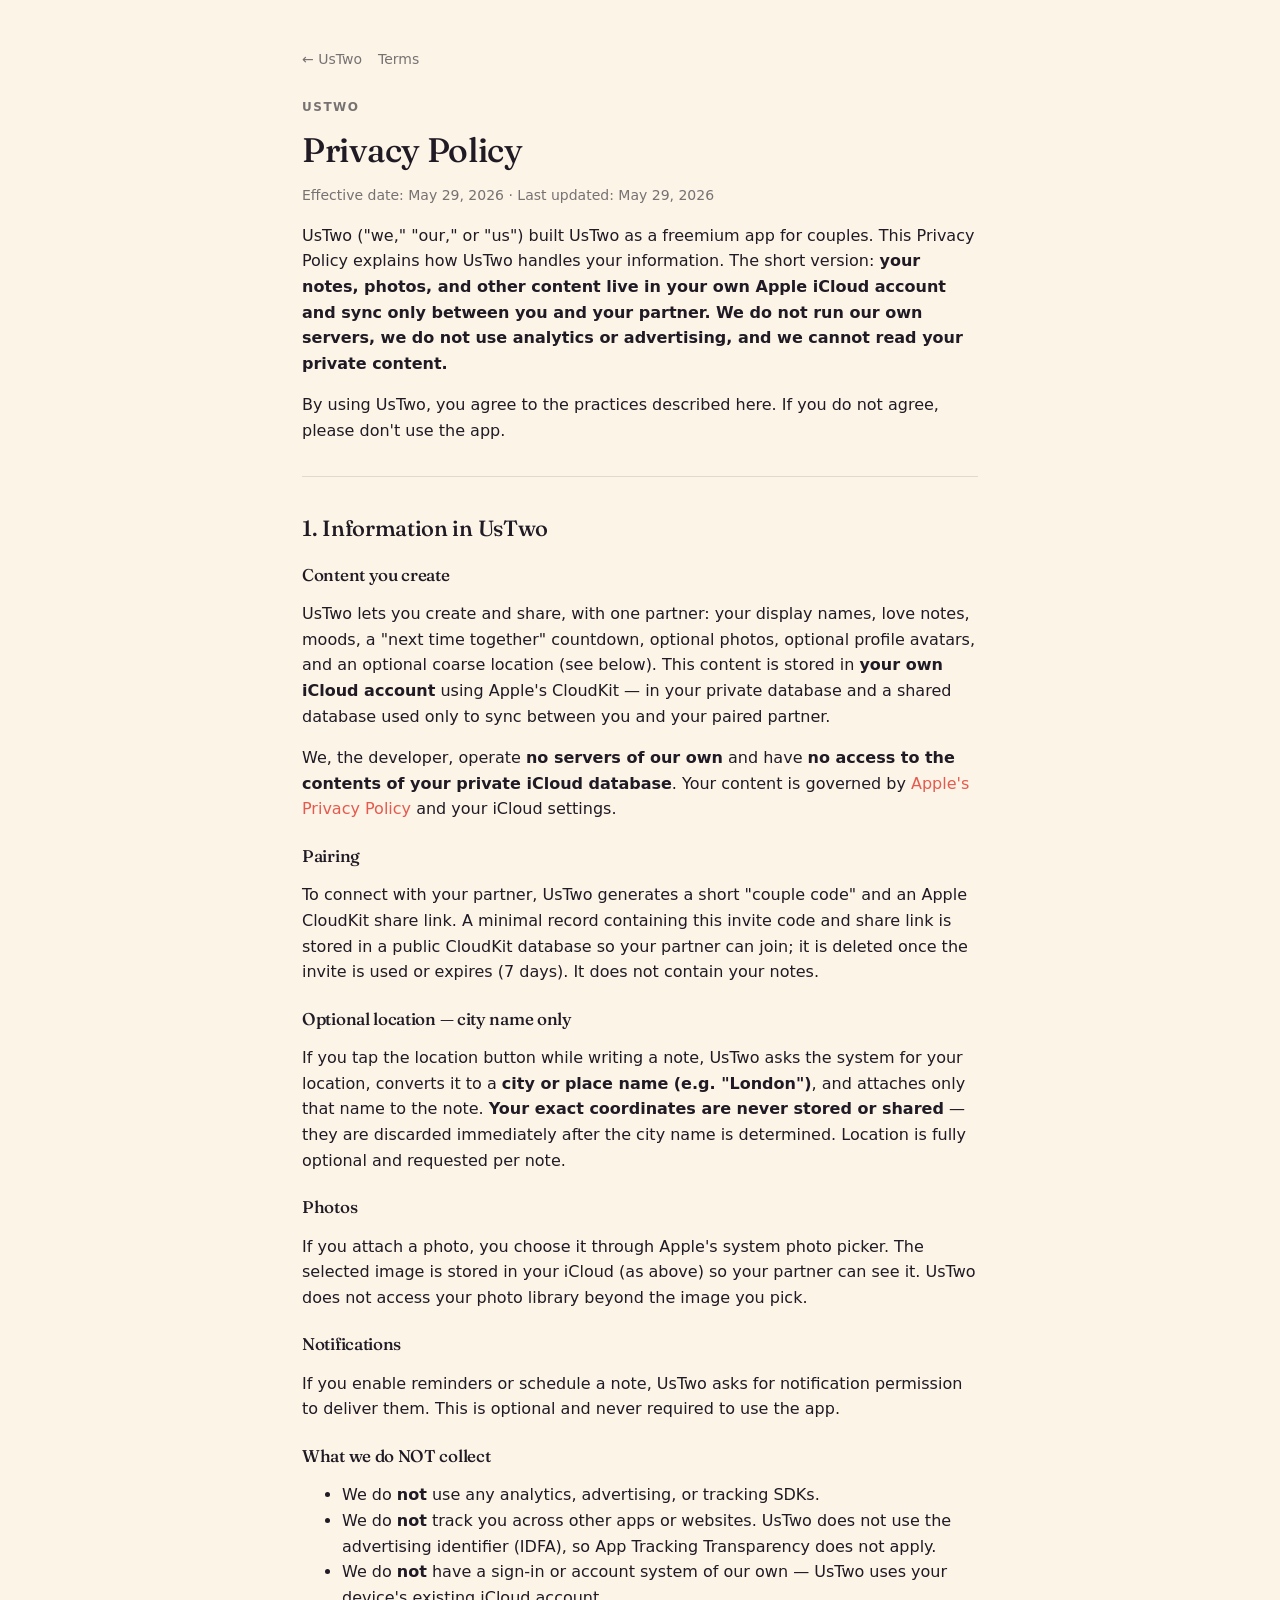
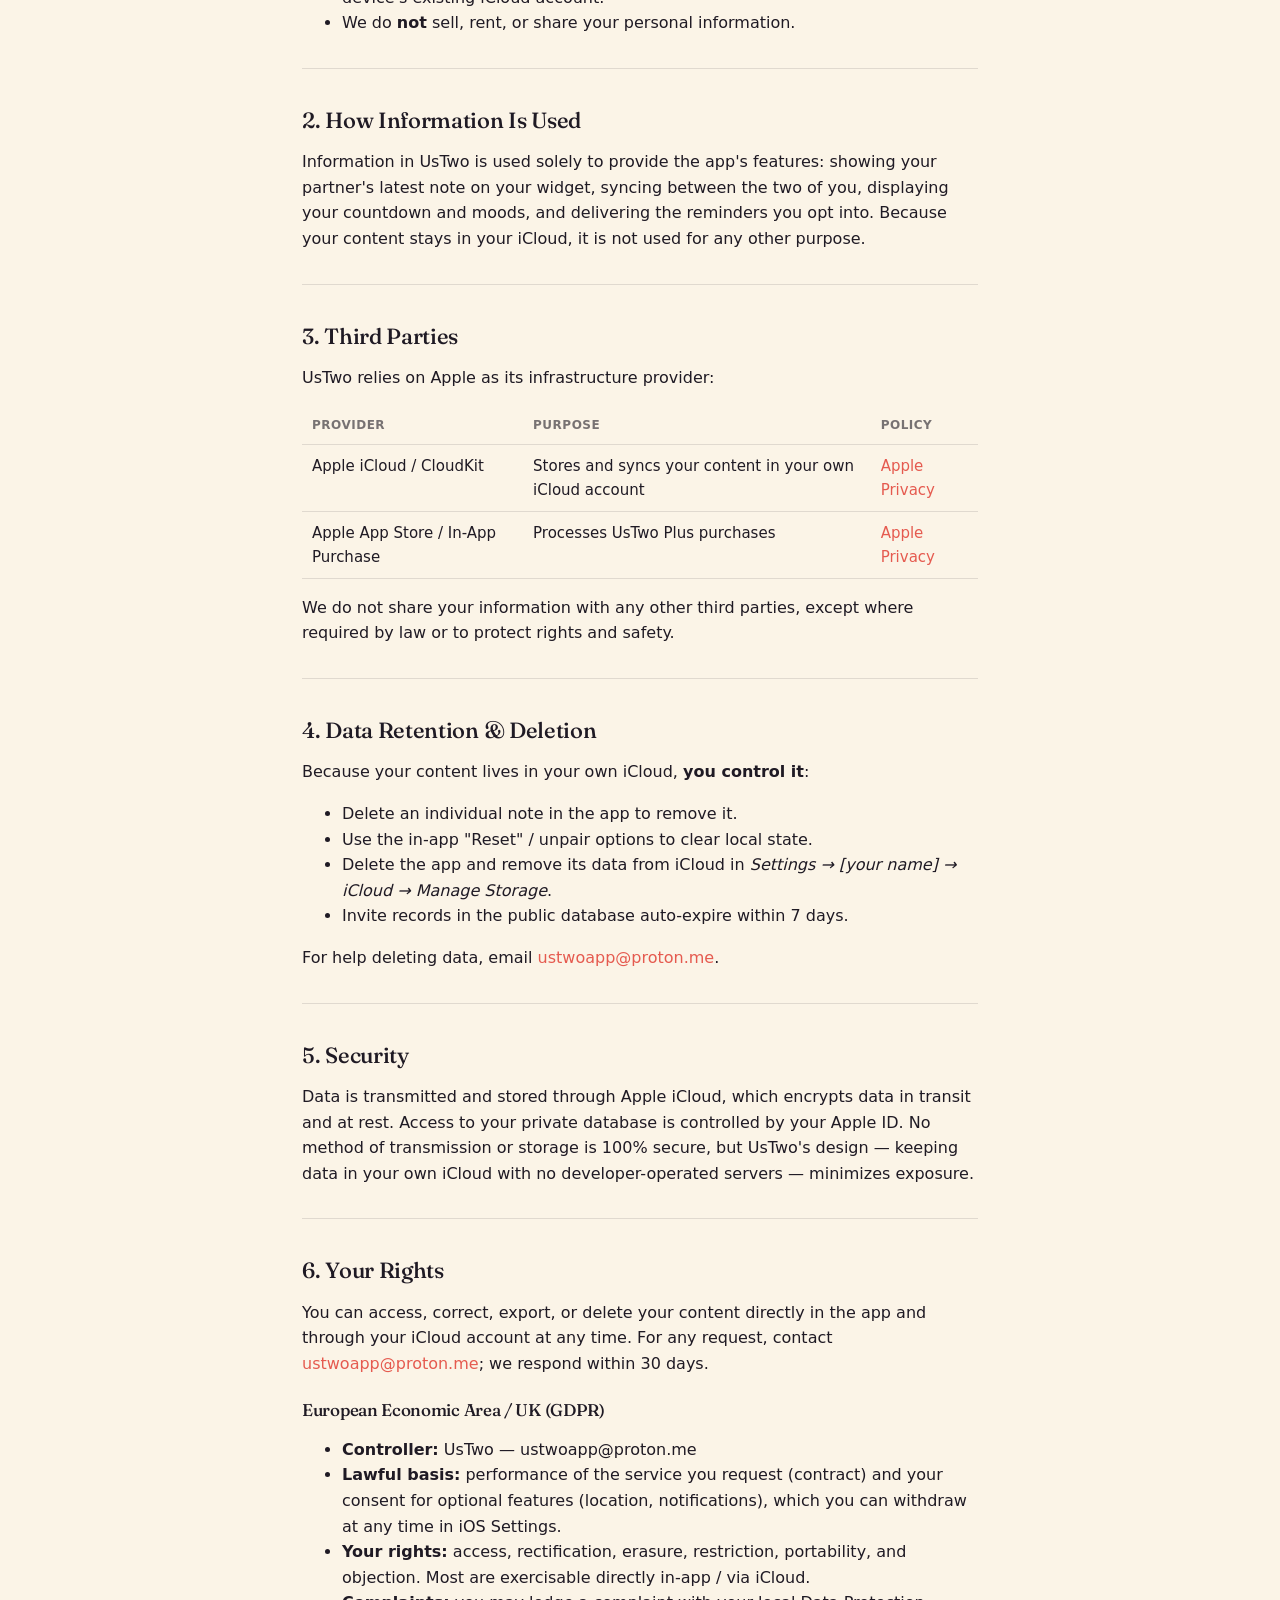
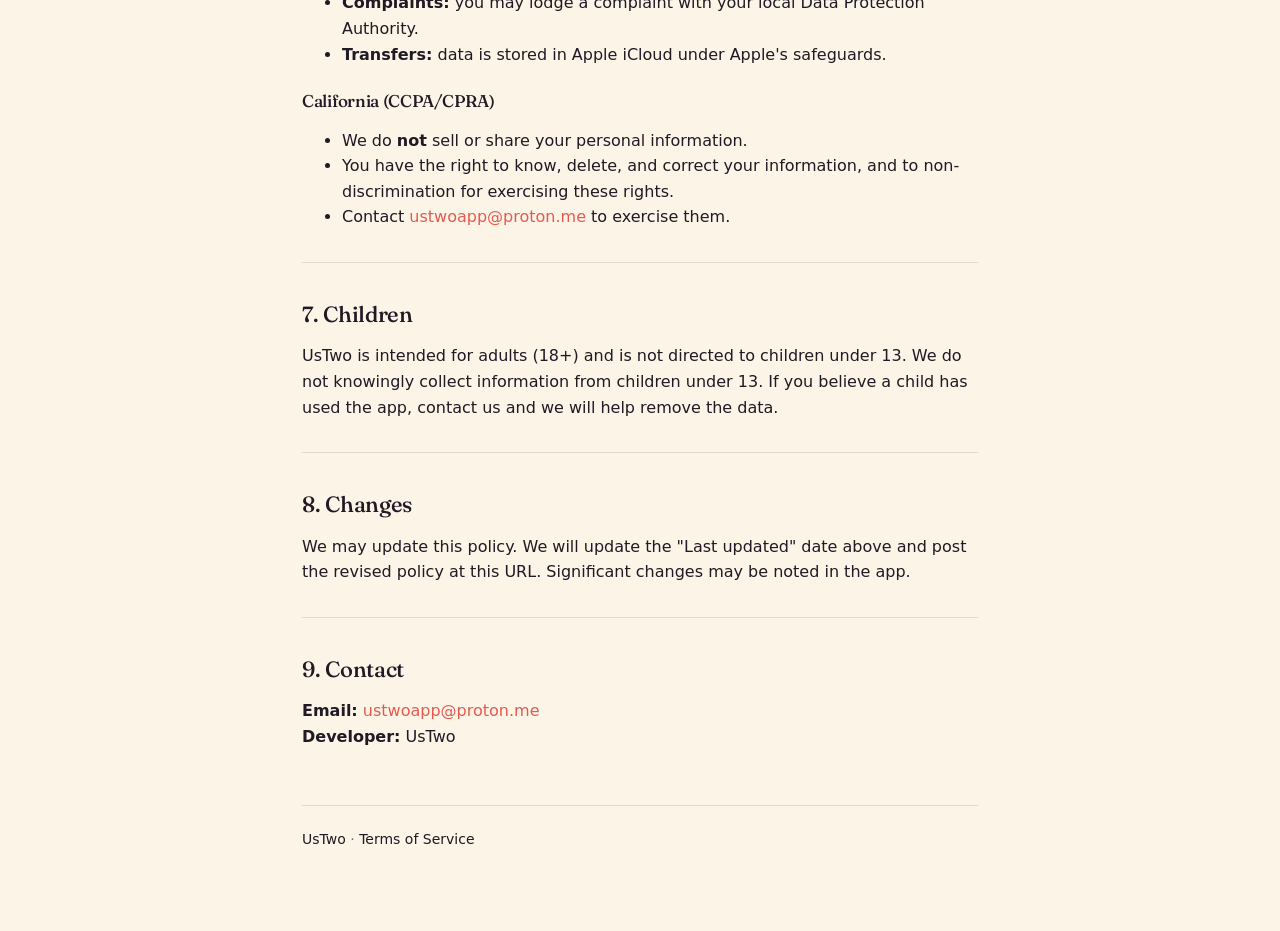
==== privacy/index.html @ e9752add "UsTwo site: landing, privacy policy, terms of service Co-Authored-By: Claude Opus 4.8 <noreply@anthr" ====
<!DOCTYPE html>
<html lang="en">
<head>
  <meta charset="utf-8">
  <meta name="viewport" content="width=device-width, initial-scale=1">
  <title>Privacy Policy — UsTwo</title>
  <meta name="description" content="UsTwo Privacy Policy. Your couple's notes live in your own iCloud — we never see them.">
  <link rel="stylesheet" href="/style.css">
</head>
<body>
  <div class="wrap">
    <div class="nav"><a href="/">← UsTwo</a><a href="/terms/">Terms</a></div>
    <p class="eyebrow">UsTwo</p>
    <h1>Privacy Policy</h1>
    <p class="meta">Effective date: May 29, 2026 · Last updated: May 29, 2026</p>

    <p>UsTwo ("we," "our," or "us") built UsTwo as a freemium app for couples. This Privacy
    Policy explains how UsTwo handles your information. The short version:
    <strong>your notes, photos, and other content live in your own Apple iCloud account
    and sync only between you and your partner. We do not run our own servers, we do not
    use analytics or advertising, and we cannot read your private content.</strong></p>

    <p>By using UsTwo, you agree to the practices described here. If you do not agree, please
    don't use the app.</p>

    <hr>

    <h2>1. Information in UsTwo</h2>

    <h3>Content you create</h3>
    <p>UsTwo lets you create and share, with one partner: your display names, love notes,
    moods, a "next time together" countdown, optional photos, optional profile avatars, and
    an optional coarse location (see below). This content is stored in
    <strong>your own iCloud account</strong> using Apple's CloudKit — in your private
    database and a shared database used only to sync between you and your paired partner.</p>

    <p>We, the developer, operate <strong>no servers of our own</strong> and have
    <strong>no access to the contents of your private iCloud database</strong>. Your content
    is governed by <a href="https://www.apple.com/legal/privacy/">Apple's Privacy Policy</a>
    and your iCloud settings.</p>

    <h3>Pairing</h3>
    <p>To connect with your partner, UsTwo generates a short "couple code" and an Apple
    CloudKit share link. A minimal record containing this invite code and share link is
    stored in a public CloudKit database so your partner can join; it is deleted once the
    invite is used or expires (7 days). It does not contain your notes.</p>

    <h3>Optional location — city name only</h3>
    <p>If you tap the location button while writing a note, UsTwo asks the system for your
    location, converts it to a <strong>city or place name (e.g. "London")</strong>, and
    attaches only that name to the note. <strong>Your exact coordinates are never stored or
    shared</strong> — they are discarded immediately after the city name is determined.
    Location is fully optional and requested per note.</p>

    <h3>Photos</h3>
    <p>If you attach a photo, you choose it through Apple's system photo picker. The selected
    image is stored in your iCloud (as above) so your partner can see it. UsTwo does not
    access your photo library beyond the image you pick.</p>

    <h3>Notifications</h3>
    <p>If you enable reminders or schedule a note, UsTwo asks for notification permission to
    deliver them. This is optional and never required to use the app.</p>

    <h3>What we do NOT collect</h3>
    <ul>
      <li>We do <strong>not</strong> use any analytics, advertising, or tracking SDKs.</li>
      <li>We do <strong>not</strong> track you across other apps or websites. UsTwo does not
      use the advertising identifier (IDFA), so App Tracking Transparency does not apply.</li>
      <li>We do <strong>not</strong> have a sign-in or account system of our own — UsTwo uses
      your device's existing iCloud account.</li>
      <li>We do <strong>not</strong> sell, rent, or share your personal information.</li>
    </ul>

    <hr>

    <h2>2. How Information Is Used</h2>
    <p>Information in UsTwo is used solely to provide the app's features: showing your
    partner's latest note on your widget, syncing between the two of you, displaying your
    countdown and moods, and delivering the reminders you opt into. Because your content
    stays in your iCloud, it is not used for any other purpose.</p>

    <hr>

    <h2>3. Third Parties</h2>
    <p>UsTwo relies on Apple as its infrastructure provider:</p>
    <table>
      <tr><th>Provider</th><th>Purpose</th><th>Policy</th></tr>
      <tr><td>Apple iCloud / CloudKit</td><td>Stores and syncs your content in your own iCloud account</td><td><a href="https://www.apple.com/legal/privacy/">Apple Privacy</a></td></tr>
      <tr><td>Apple App Store / In-App Purchase</td><td>Processes UsTwo Plus purchases</td><td><a href="https://www.apple.com/legal/privacy/">Apple Privacy</a></td></tr>
    </table>
    <p>We do not share your information with any other third parties, except where required
    by law or to protect rights and safety.</p>

    <hr>

    <h2>4. Data Retention &amp; Deletion</h2>
    <p>Because your content lives in your own iCloud, <strong>you control it</strong>:</p>
    <ul>
      <li>Delete an individual note in the app to remove it.</li>
      <li>Use the in-app "Reset" / unpair options to clear local state.</li>
      <li>Delete the app and remove its data from iCloud in
      <em>Settings → [your name] → iCloud → Manage Storage</em>.</li>
      <li>Invite records in the public database auto-expire within 7 days.</li>
    </ul>
    <p>For help deleting data, email <a href="mailto:ustwoapp@proton.me">ustwoapp@proton.me</a>.</p>

    <hr>

    <h2>5. Security</h2>
    <p>Data is transmitted and stored through Apple iCloud, which encrypts data in transit
    and at rest. Access to your private database is controlled by your Apple ID. No method of
    transmission or storage is 100% secure, but UsTwo's design — keeping data in your own
    iCloud with no developer-operated servers — minimizes exposure.</p>

    <hr>

    <h2>6. Your Rights</h2>
    <p>You can access, correct, export, or delete your content directly in the app and through
    your iCloud account at any time. For any request, contact
    <a href="mailto:ustwoapp@proton.me">ustwoapp@proton.me</a>; we respond within 30 days.</p>

    <h3>European Economic Area / UK (GDPR)</h3>
    <ul>
      <li><strong>Controller:</strong> UsTwo — ustwoapp@proton.me</li>
      <li><strong>Lawful basis:</strong> performance of the service you request (contract) and
      your consent for optional features (location, notifications), which you can withdraw at
      any time in iOS Settings.</li>
      <li><strong>Your rights:</strong> access, rectification, erasure, restriction,
      portability, and objection. Most are exercisable directly in-app / via iCloud.</li>
      <li><strong>Complaints:</strong> you may lodge a complaint with your local Data
      Protection Authority.</li>
      <li><strong>Transfers:</strong> data is stored in Apple iCloud under Apple's safeguards.</li>
    </ul>

    <h3>California (CCPA/CPRA)</h3>
    <ul>
      <li>We do <strong>not</strong> sell or share your personal information.</li>
      <li>You have the right to know, delete, and correct your information, and to
      non-discrimination for exercising these rights.</li>
      <li>Contact <a href="mailto:ustwoapp@proton.me">ustwoapp@proton.me</a> to exercise them.</li>
    </ul>

    <hr>

    <h2>7. Children</h2>
    <p>UsTwo is intended for adults (18+) and is not directed to children under 13. We do not
    knowingly collect information from children under 13. If you believe a child has used the
    app, contact us and we will help remove the data.</p>

    <hr>

    <h2>8. Changes</h2>
    <p>We may update this policy. We will update the "Last updated" date above and post the
    revised policy at this URL. Significant changes may be noted in the app.</p>

    <hr>

    <h2>9. Contact</h2>
    <p><strong>Email:</strong> <a href="mailto:ustwoapp@proton.me">ustwoapp@proton.me</a><br>
    <strong>Developer:</strong> UsTwo</p>

    <div class="footer">
      <a href="/">UsTwo</a> · <a href="/terms/">Terms of Service</a>
    </div>
  </div>
</body>
</html>
---- style.css ----
/* UsTwo — site styles. Warm paper brand: cream bg, ink text, coral accent. */
@import url('https://fonts.googleapis.com/css2?family=Fraunces:ital,opsz,wght@0,9..144,400;0,9..144,500;1,9..144,400&family=Caveat:wght@500;600&display=swap');

:root {
  --ink: #1F1A24;
  --cream: #FBF4E7;
  --paper: #F5ECDB;
  --coral: #E55A4F;
  --sage: #5E7466;
  --mute: rgba(31, 26, 36, 0.6);
}

* { box-sizing: border-box; }

html, body {
  margin: 0;
  background: var(--cream);
  color: var(--ink);
  font-family: -apple-system, BlinkMacSystemFont, "SF Pro", system-ui, sans-serif;
  line-height: 1.6;
  -webkit-font-smoothing: antialiased;
}

a { color: var(--coral); text-decoration: none; }
a:hover { text-decoration: underline; }

.wrap { max-width: 720px; margin: 0 auto; padding: 48px 22px 80px; }

/* faint heart motif backdrop */
body::before {
  content: "";
  position: fixed; inset: 0; z-index: -1;
  background-image:
    radial-gradient(rgba(31,26,36,0.04) 1px, transparent 1px),
    radial-gradient(rgba(31,26,36,0.03) 1px, transparent 1px);
  background-size: 26px 26px, 40px 40px;
  background-position: 0 0, 13px 13px;
  pointer-events: none;
}

.brand {
  font-family: 'Fraunces', Georgia, serif;
  font-weight: 500;
  font-size: 28px;
  letter-spacing: -0.5px;
}
.brand .dot { color: var(--coral); }

h1, h2, h3 { font-family: 'Fraunces', Georgia, serif; font-weight: 500; letter-spacing: -0.3px; line-height: 1.2; }
h1 { font-size: 34px; margin: 0 0 6px; }
h2 { font-size: 22px; margin: 38px 0 10px; }
h3 { font-size: 17px; margin: 24px 0 6px; }

.eyebrow { font-size: 12px; font-weight: 700; letter-spacing: 1.5px; text-transform: uppercase; color: var(--mute); }
.meta { color: var(--mute); font-size: 14px; margin-bottom: 8px; }
.hand { font-family: 'Caveat', cursive; font-size: 26px; color: var(--coral); }

table { width: 100%; border-collapse: collapse; margin: 14px 0; font-size: 15px; }
th, td { text-align: left; padding: 9px 10px; border-bottom: 1px solid rgba(31,26,36,0.12); vertical-align: top; }
th { font-size: 12px; text-transform: uppercase; letter-spacing: 0.5px; color: var(--mute); }

hr { border: 0; border-top: 1px solid rgba(31,26,36,0.12); margin: 32px 0; }

.card {
  background: var(--paper);
  border-radius: 18px;
  padding: 20px 22px;
  margin: 18px 0;
}

.footer { margin-top: 56px; padding-top: 22px; border-top: 1px solid rgba(31,26,36,0.12); font-size: 14px; color: var(--mute); }
.footer a { color: var(--ink); }

.btn {
  display: inline-block; background: var(--coral); color: var(--cream);
  padding: 12px 22px; border-radius: 14px; font-weight: 600; margin-top: 8px;
}
.btn:hover { text-decoration: none; opacity: 0.94; }

.nav { font-size: 14px; margin-bottom: 28px; }
.nav a { color: var(--mute); margin-right: 16px; }
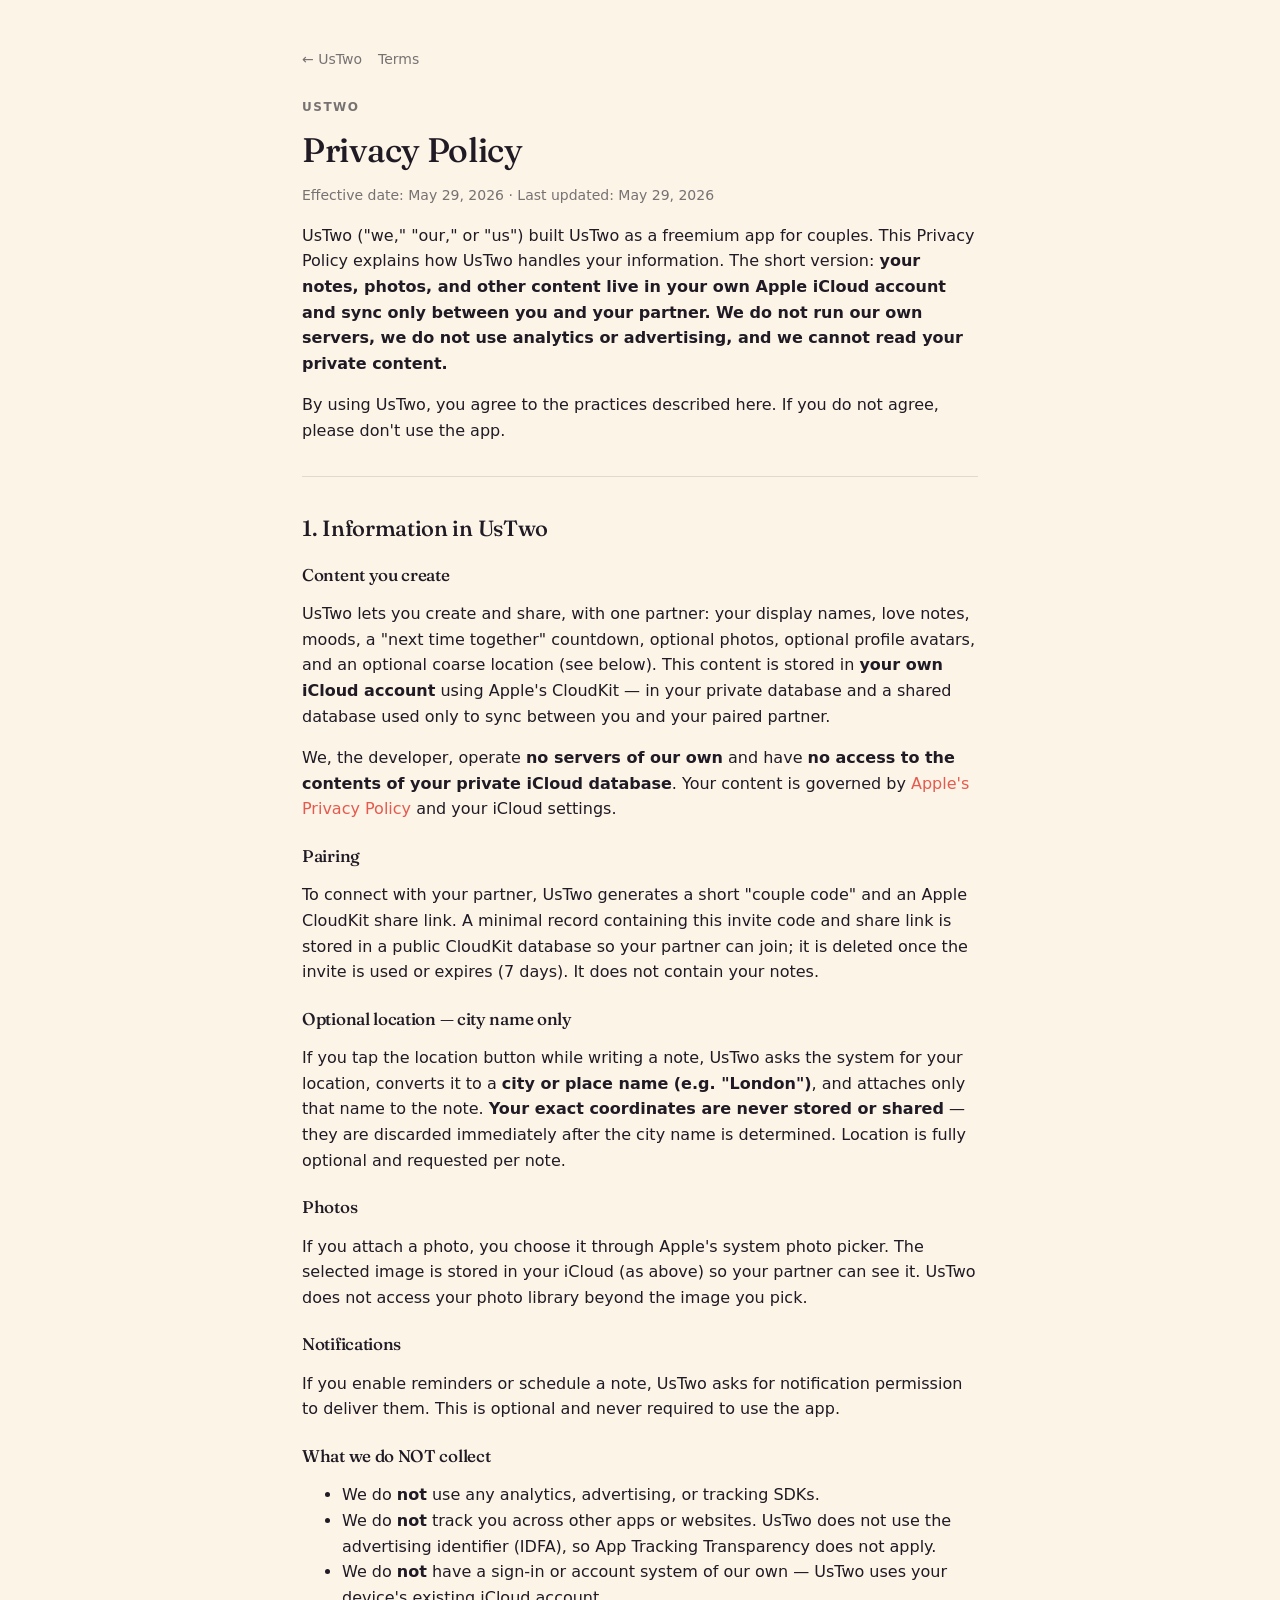
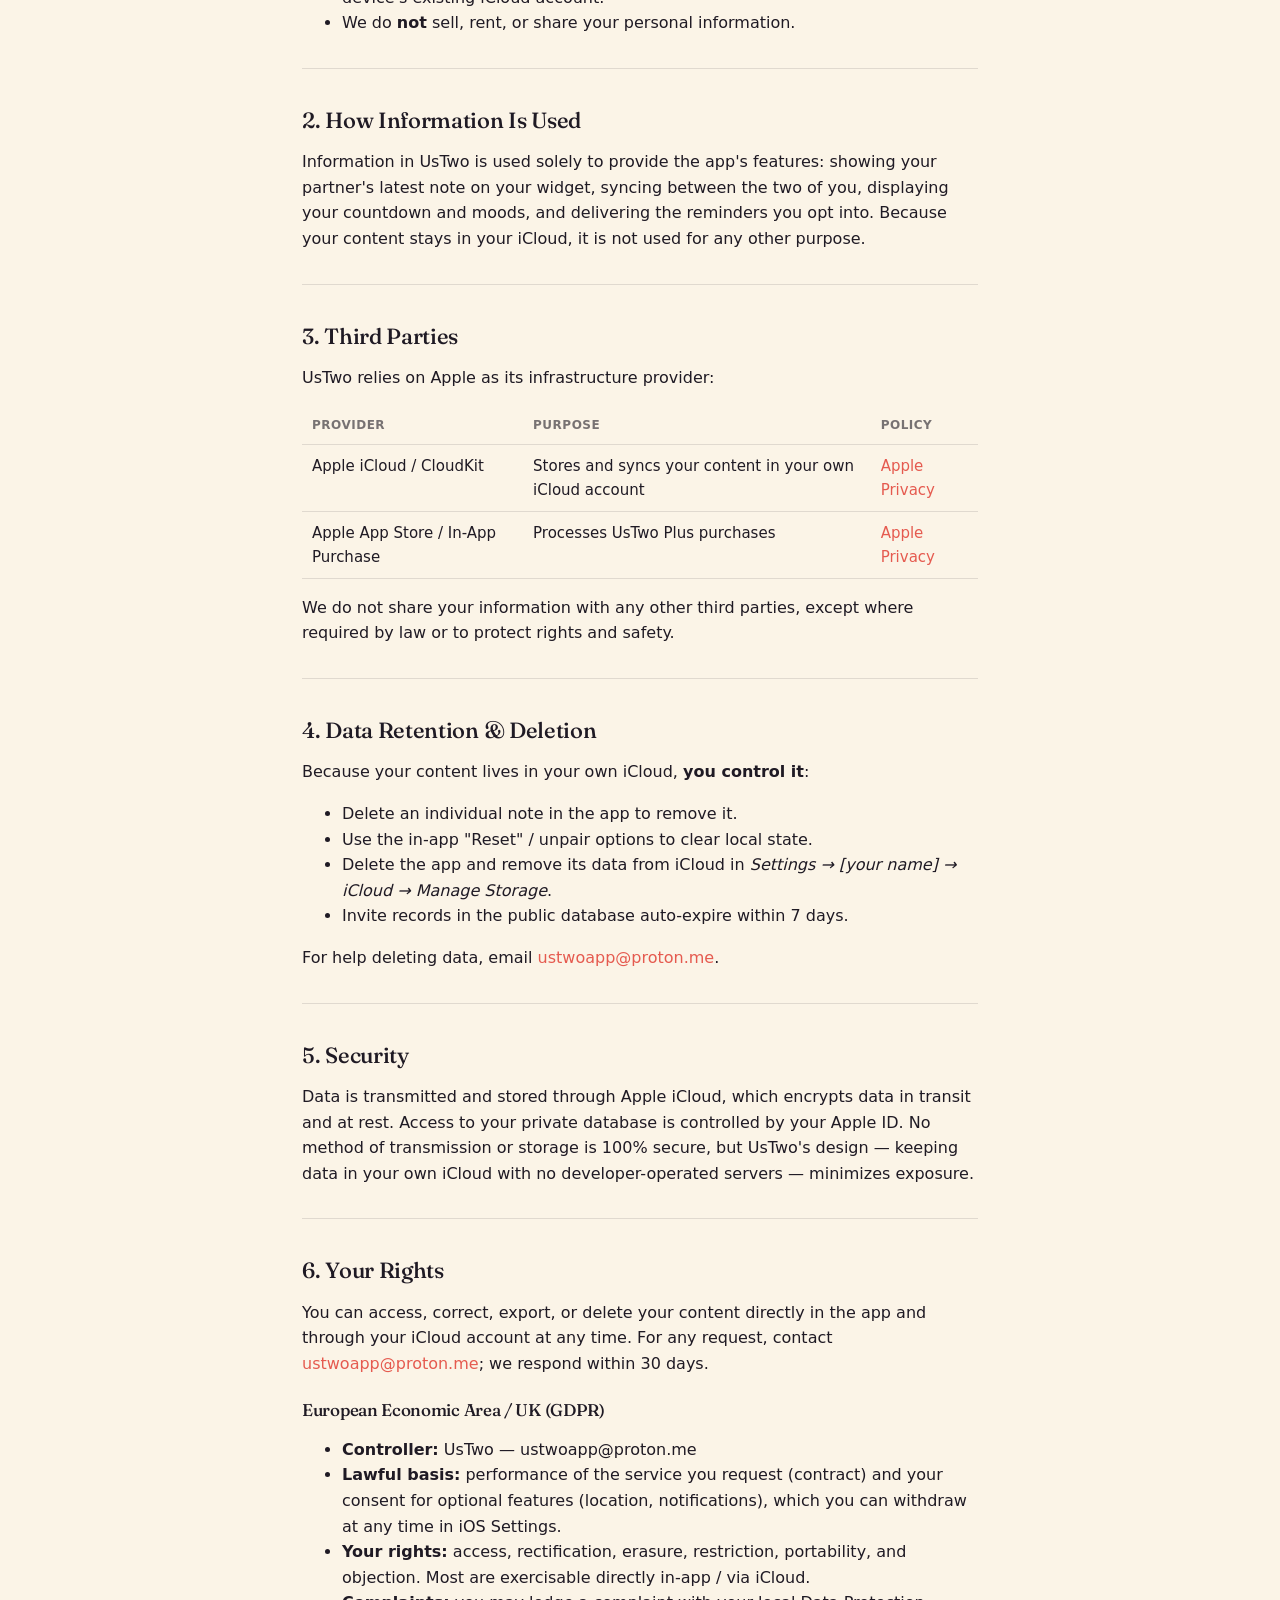
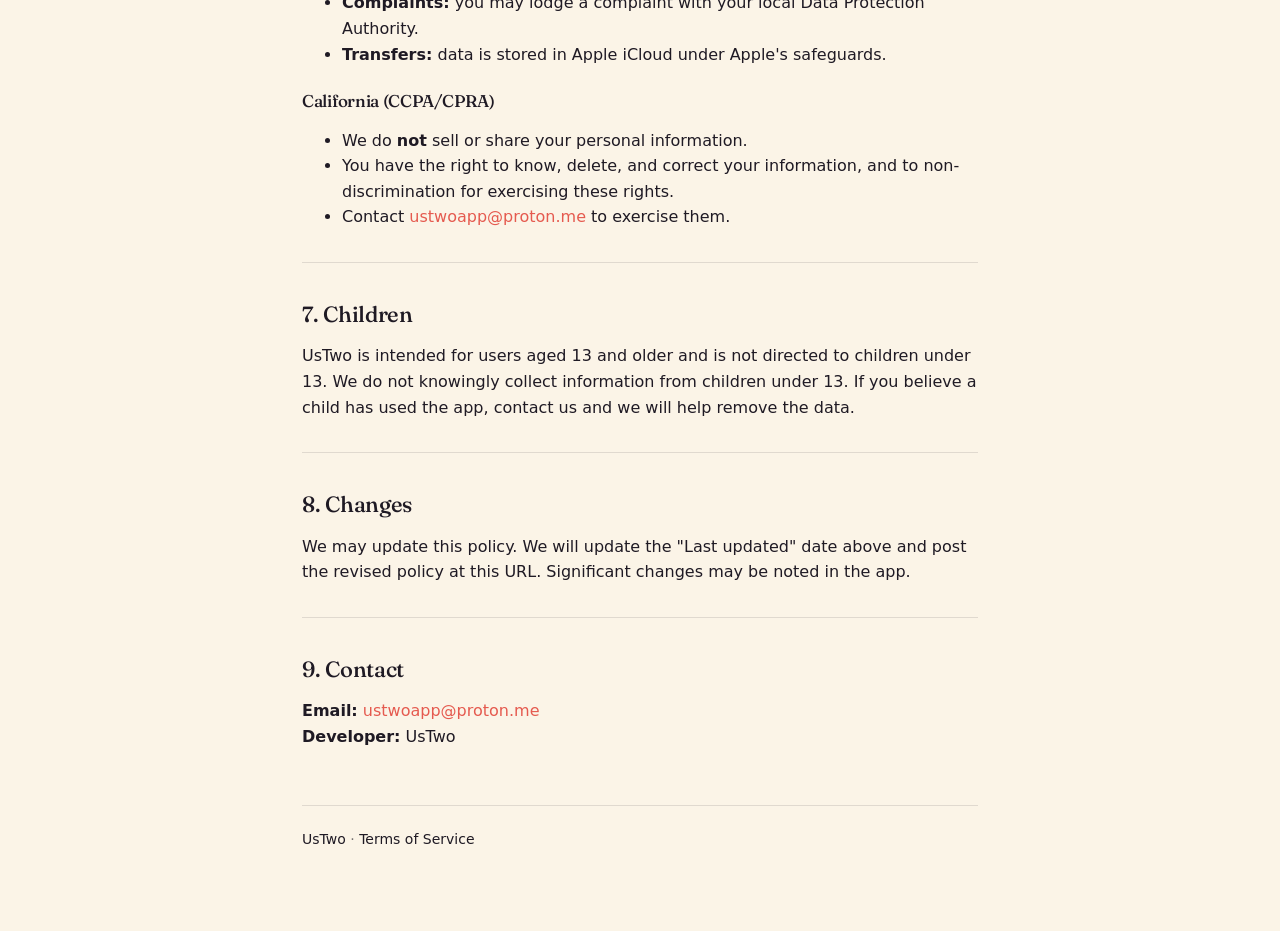
==== commit a89e5ade: "Legal: set minimum age to 13+ to match 4+ App Store rating Co-Authored-By: Claude Opus 4.8 <noreply@" ====
--- a/privacy/index.html
+++ b/privacy/index.html
@@ -143,9 +143,9 @@
     <hr>
 
     <h2>7. Children</h2>
-    <p>UsTwo is intended for adults (18+) and is not directed to children under 13. We do not
-    knowingly collect information from children under 13. If you believe a child has used the
-    app, contact us and we will help remove the data.</p>
+    <p>UsTwo is intended for users aged 13 and older and is not directed to children under 13.
+    We do not knowingly collect information from children under 13. If you believe a child has
+    used the app, contact us and we will help remove the data.</p>
 
     <hr>
 
